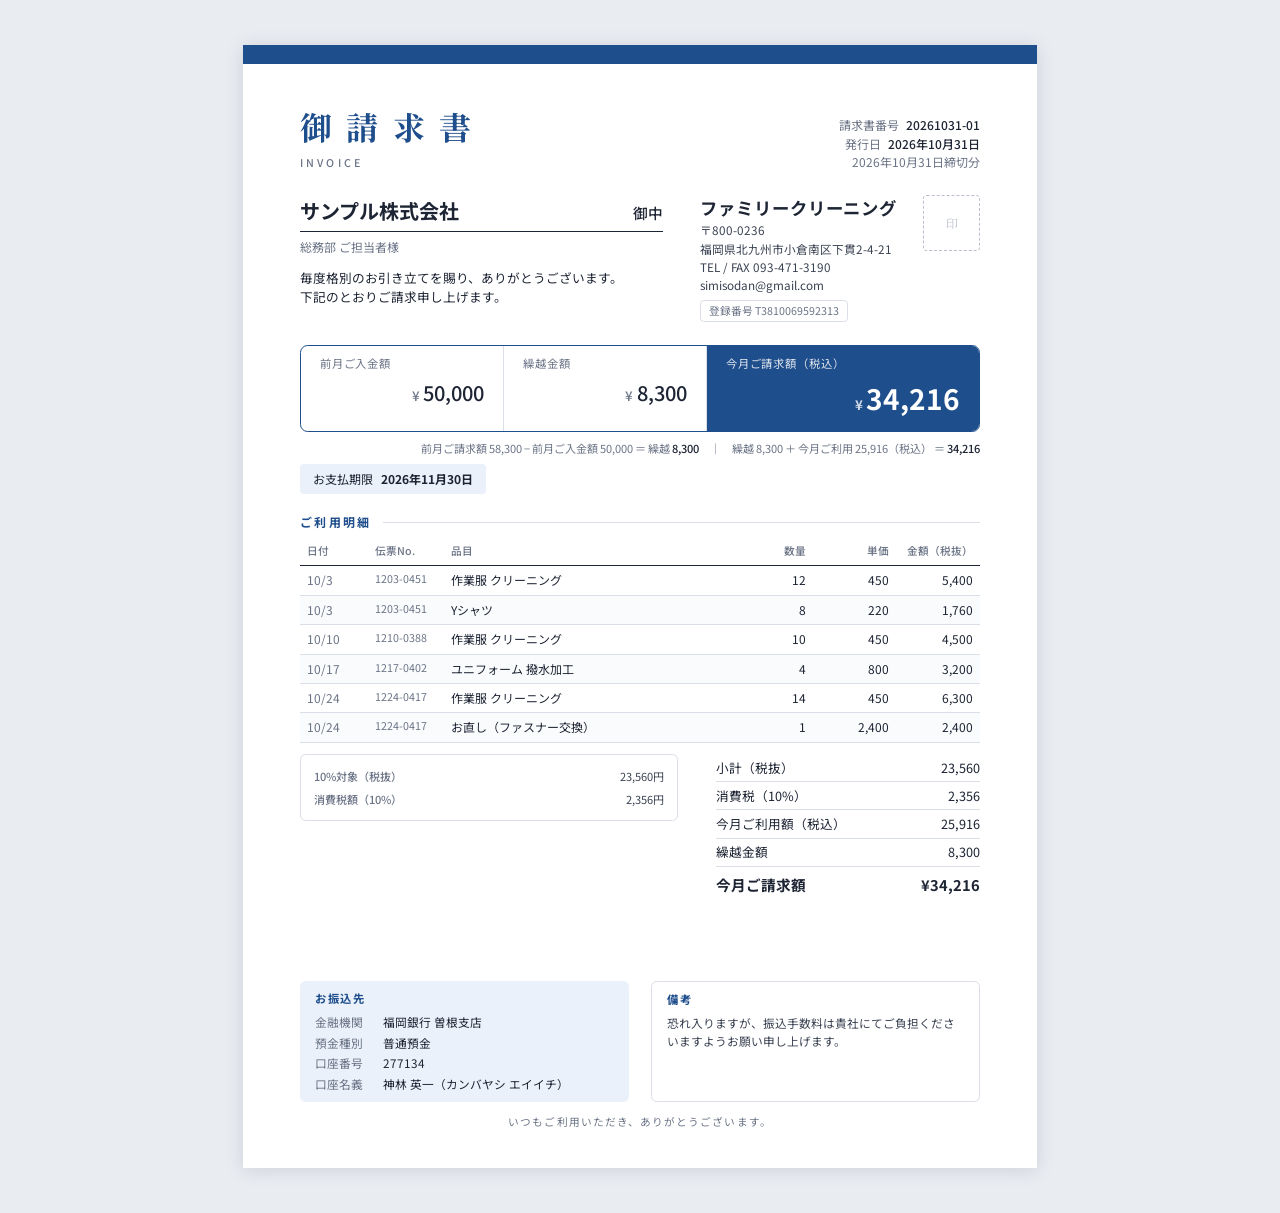
==== invoice-template/index.html @ b7835247 "請求書デザインを追加（前月ご入金額・繰越金額・今月ご請求額を上段に表示） Co-Authored-By: Claude Opus 5.5 <noreply@anthropic.com> Claude-" ====
<!doctype html>
<html lang="ja">
<head>
<meta charset="utf-8">
<meta name="viewport" content="width=device-width, initial-scale=1">
<title>御請求書｜ファミリークリーニング</title>
<link rel="preconnect" href="https://fonts.googleapis.com">
<link rel="preconnect" href="https://fonts.gstatic.com" crossorigin>
<link href="https://fonts.googleapis.com/css2?family=Noto+Sans+JP:wght@400;500;700&family=Noto+Serif+JP:wght@500;700&display=swap" rel="stylesheet">
<style>
  /*
    会計アプリ「請求書発行」用の請求書デザイン（A4縦）
    - 中身は下の INVOICE（データ）を差し替えるだけで変わる
    - 上段に「前月ご入金額・繰越金額・今月ご請求額」を表示
  */
  :root {
    --brand: #1f4e8c;       /* 店のブルー */
    --brand-soft: #eaf1fa;
    --ink: #1d2433;
    --muted: #6b7486;
    --line: #d9dee7;
    --paper: #ffffff;
  }
  * { box-sizing: border-box; }
  html, body { margin: 0; background: #e9ecf1; color: var(--ink); }
  body {
    font-family: "Noto Sans JP", "Hiragino Sans", "Yu Gothic", "IPAGothic", sans-serif;
    font-size: 10pt; line-height: 1.55;
    -webkit-print-color-adjust: exact; print-color-adjust: exact;
  }
  .sheet {
    width: 210mm; min-height: 297mm; margin: 12mm auto; background: var(--paper);
    padding: 13mm 15mm 10mm; position: relative;
    box-shadow: 0 2px 18px rgba(20, 30, 50, .12);
    display: flex; flex-direction: column;
  }
  .sheet > * { flex-shrink: 0; }
  .sheet::before { /* 上端のブルーの帯 */
    content: ""; position: absolute; left: 0; right: 0; top: 0; height: 5mm; background: var(--brand);
  }
  .num { font-variant-numeric: tabular-nums; font-feature-settings: "tnum"; }

  /* ── 見出し ── */
  .head { display: flex; justify-content: space-between; align-items: flex-end; margin-top: 2mm; }
  .title {
    font-family: "Noto Serif JP", serif; font-weight: 700; font-size: 24pt;
    letter-spacing: .45em; margin: 0; color: var(--brand);
  }
  .title small { display: block; font-family: "Noto Sans JP", sans-serif; font-size: 8pt;
    letter-spacing: .3em; color: var(--muted); font-weight: 500; margin-top: 1mm; }
  .meta { text-align: right; font-size: 9pt; color: var(--muted); }
  .meta b { color: var(--ink); font-weight: 500; margin-left: 2mm; }

  /* ── 宛先と発行元 ── */
  .parties { display: grid; grid-template-columns: 1fr 74mm; gap: 10mm; margin-top: 6mm; }
  .to-name { font-size: 15pt; font-weight: 700; border-bottom: 1.5px solid var(--ink);
    padding-bottom: 1.5mm; display: flex; justify-content: space-between; align-items: baseline; }
  .to-name span { font-size: 11pt; font-weight: 500; }
  .to-sub { color: var(--muted); font-size: 9pt; margin-top: 1.5mm; }
  .greeting { margin: 3mm 0 0; font-size: 9.5pt; }
  .from { font-size: 8.8pt; color: #3a4252; position: relative; }
  .from .shop { font-size: 13pt; font-weight: 700; color: var(--ink); letter-spacing: .05em; }
  .from .reg { display: inline-block; margin-top: 1.5mm; padding: .5mm 2mm; border: 1px solid var(--line);
    border-radius: 1mm; font-size: 8pt; color: var(--muted); }
  .seal { position: absolute; right: 0; top: 0; width: 15mm; height: 15mm; border: 1px dashed #b9c0cc;
    color: #b9c0cc; border-radius: 1mm; display: grid; place-items: center; font-family: "Noto Serif JP", serif;
    font-size: 9pt; }

  /* ── 上段：前月ご入金額・繰越金額・今月ご請求額 ── */
  .summary { margin-top: 6mm; display: grid; grid-template-columns: 1fr 1fr 1.35fr; border: 1.5px solid var(--brand); border-radius: 2mm; overflow: hidden; }
  .summary > div { padding: 2.5mm 5mm 3mm; }
  .summary > div + div { border-left: 1px solid var(--line); }
  .summary .label { font-size: 8.5pt; color: var(--muted); letter-spacing: .08em; }
  .summary .value { font-size: 15pt; font-weight: 500; margin-top: 1mm; text-align: right; }
  .summary .value::before { content: "¥"; font-size: 10pt; margin-right: 1mm; color: var(--muted); }
  .summary .total { background: var(--brand); color: #fff; }
  .summary .total .label { color: rgba(255,255,255,.85); }
  .summary .total .value { font-size: 21pt; font-weight: 700; }
  .summary .total .value::before { color: rgba(255,255,255,.8); }
  .summary .total .note { font-size: 7.5pt; text-align: right; color: rgba(255,255,255,.8); }
  .calc { margin-top: 2mm; font-size: 8.3pt; color: var(--muted); text-align: right; }
  .calc b { color: var(--ink); font-weight: 500; }

  .due { margin-top: 2mm; display: flex; gap: 6mm; font-size: 9pt; }
  .due div { background: var(--brand-soft); padding: 1.5mm 3.5mm; border-radius: 1mm; }
  .due b { margin-left: 2mm; }

  /* ── 明細 ── */
  h2.sec { font-size: 9pt; letter-spacing: .2em; color: var(--brand); margin: 5mm 0 1.5mm; font-weight: 700;
    display: flex; align-items: center; gap: 3mm; }
  h2.sec::after { content: ""; flex: 1; height: 1px; background: var(--line); }
  table.items { width: 100%; border-collapse: collapse; font-size: 9pt; }
  .items th { font-weight: 500; font-size: 8pt; color: var(--muted); text-align: left; padding: 1.5mm 2mm;
    border-bottom: 1.5px solid var(--ink); white-space: nowrap; }
  .items td { padding: 1.3mm 2mm; border-bottom: 1px solid var(--line); vertical-align: top; }
  .items tbody tr:nth-child(even) td { background: #fafbfd; }
  .items .r { text-align: right; }
  .items .c { text-align: center; }
  .items .date { width: 18mm; white-space: nowrap; color: var(--muted); }
  .items .slip { width: 20mm; white-space: nowrap; color: var(--muted); font-size: 8pt; }
  .items .qty { width: 12mm; }
  .items .price, .items .amt { width: 22mm; }
  .items .reduced { font-size: 7.5pt; color: #c0392b; margin-left: 1mm; }

  /* ── 合計と税率ごとの内訳（インボイス） ── */
  .totals { display: grid; grid-template-columns: 1fr 70mm; gap: 10mm; margin-top: 3mm; align-items: start; }
  .taxbox { font-size: 8.3pt; color: #3a4252; border: 1px solid var(--line); border-radius: 1.5mm; padding: 2.5mm 3.5mm; }
  .taxbox table { width: 100%; border-collapse: collapse; }
  .taxbox th { font-weight: 500; color: var(--muted); text-align: left; padding: .8mm 0; }
  .taxbox td { text-align: right; padding: .8mm 0; }
  .sum { width: 100%; border-collapse: collapse; font-size: 9.5pt; }
  .sum td { padding: 1mm 0; border-bottom: 1px solid var(--line); }
  .sum td:last-child { text-align: right; }
  .sum tr.grand td { border-bottom: 0; border-top: 1.5px solid var(--ink); font-weight: 700; font-size: 11pt; padding-top: 2mm; }

  /* ── 振込先・備考 ── */
  .bottom { margin-top: auto; padding-top: 6mm; display: grid; grid-template-columns: 1fr 1fr; gap: 6mm; }
  .card { border-radius: 1.5mm; padding: 2.5mm 4mm; font-size: 8.8pt; }
  .bank { background: var(--brand-soft); }
  .card h3 { margin: 0 0 1.5mm; font-size: 8.5pt; letter-spacing: .15em; color: var(--brand); }
  .bank dl { margin: 0; display: grid; grid-template-columns: 18mm 1fr; row-gap: .6mm; }
  .bank dt { color: var(--muted); }
  .bank dd { margin: 0; }
  .memo { border: 1px solid var(--line); color: #3a4252; white-space: pre-wrap; }
  .foot { margin-top: 3mm; text-align: center; font-size: 8pt; color: var(--muted); letter-spacing: .1em; }

  @page { size: A4 portrait; margin: 8mm 0; }
  @media print {
    html, body { background: #fff; }
    .sheet { margin: 0; box-shadow: none; width: 210mm; min-height: 0; padding-top: 8mm; padding-bottom: 0; }
    .sheet::before { display: none; }
    .head { border-top: 1.2mm solid var(--brand); padding-top: 4mm; }
    .bottom { margin-top: 0; }
    .bottom, .totals { break-inside: avoid; }
    .items tr { break-inside: avoid; }
  }
  @media screen and (max-width: 820px) { /* スマホで見るとき（印刷には影響なし） */
    .sheet { zoom: .46; margin: 4mm auto; }
  }
</style>
</head>
<body>
<div class="sheet" id="invoice"></div>

<script>
/* ===== 差し替えるデータ（会計アプリから渡す） ===== */
var INVOICE = {
  title: "御請求書",
  number: "20261031-01",
  issueDate: "2026-10-31",
  closingLabel: "2026年10月31日締切分",
  dueDate: "2026-11-30",
  to: { name: "サンプル株式会社", honorific: "御中", sub: "総務部 ご担当者様" },
  shop: {
    name: "ファミリークリーニング",
    zip: "800-0236",
    address: "福岡県北九州市小倉南区下貫2-4-21",
    tel: "093-471-3190",
    email: "simisodan@gmail.com",
    registration: "T3810069592313",
    seal: true
  },
  // 上段の3つ（前月ご請求額 − 前月ご入金額 = 繰越金額）
  previousBilled: 58300,   // 前月ご請求額
  previousPaid: 50000,     // 前月ご入金額
  // 明細（DUKE CSV から）。price は税抜単価
  items: [
    { date: "2026-10-03", slip: "1203-0451", name: "作業服 クリーニング", qty: 12, price: 450 },
    { date: "2026-10-03", slip: "1203-0451", name: "Yシャツ", qty: 8, price: 220 },
    { date: "2026-10-10", slip: "1210-0388", name: "作業服 クリーニング", qty: 10, price: 450 },
    { date: "2026-10-17", slip: "1217-0402", name: "ユニフォーム 撥水加工", qty: 4, price: 800 },
    { date: "2026-10-24", slip: "1224-0417", name: "作業服 クリーニング", qty: 14, price: 450 },
    { date: "2026-10-24", slip: "1224-0417", name: "お直し（ファスナー交換）", qty: 1, price: 2400 }
  ],
  taxRate: 0.10,
  bank: { name: "福岡銀行 曽根支店", type: "普通預金", number: "277134", holder: "神林 英一（カンバヤシ エイイチ）" },
  memo: "恐れ入りますが、振込手数料は貴社にてご負担くださいますようお願い申し上げます。"
};
/* ================================================ */

(function () {
  var d = INVOICE;
  var yen = function (n) { return Math.round(n).toLocaleString("ja-JP"); };
  var esc = function (s) { return String(s == null ? "" : s).replace(/[&<>"']/g, function (c) {
    return { "&": "&amp;", "<": "&lt;", ">": "&gt;", '"': "&quot;", "'": "&#39;" }[c]; }); };
  var jdate = function (iso) { var p = iso.split("-"); return p[0] + "年" + Number(p[1]) + "月" + Number(p[2]) + "日"; };
  var mdate = function (iso) { var p = iso.split("-"); return Number(p[1]) + "/" + Number(p[2]); };

  var subtotal = d.items.reduce(function (s, it) { return s + it.qty * it.price; }, 0);
  var tax = Math.floor(subtotal * d.taxRate);            // 円未満切り捨て
  var thisMonth = subtotal + tax;                        // 今月ご利用額（税込）
  var carryOver = d.previousBilled - d.previousPaid;     // 繰越金額
  var billing = carryOver + thisMonth;                   // 今月ご請求額
  var ratePct = Math.round(d.taxRate * 100);

  var rows = d.items.map(function (it) {
    return "<tr><td class='date num'>" + mdate(it.date) + "</td><td class='slip num'>" + esc(it.slip) +
      "</td><td>" + esc(it.name) + "</td><td class='r num qty'>" + it.qty +
      "</td><td class='r num price'>" + yen(it.price) + "</td><td class='r num amt'>" + yen(it.qty * it.price) + "</td></tr>";
  }).join("");

  var s = d.shop;
  document.getElementById("invoice").innerHTML =
    "<header class='head'><h1 class='title'>" + esc(d.title) + "<small>INVOICE</small></h1>" +
      "<div class='meta'><div>請求書番号<b class='num'>" + esc(d.number) + "</b></div>" +
      "<div>発行日<b>" + jdate(d.issueDate) + "</b></div><div>" + esc(d.closingLabel) + "</div></div></header>" +

    "<section class='parties'><div>" +
      "<div class='to-name'>" + esc(d.to.name) + "<span>" + esc(d.to.honorific) + "</span></div>" +
      (d.to.sub ? "<div class='to-sub'>" + esc(d.to.sub) + "</div>" : "") +
      "<p class='greeting'>毎度格別のお引き立てを賜り、ありがとうございます。<br>下記のとおりご請求申し上げます。</p></div>" +
      "<div class='from'>" + (s.seal ? "<div class='seal'>印</div>" : "") +
        "<div class='shop'>" + esc(s.name) + "</div>〒" + esc(s.zip) + "<br>" + esc(s.address) +
        "<br>TEL / FAX " + esc(s.tel) + "<br>" + esc(s.email) +
        "<br><span class='reg'>登録番号 " + esc(s.registration) + "</span></div></section>" +

    "<section class='summary'>" +
      "<div><div class='label'>前月ご入金額</div><div class='value num'>" + yen(d.previousPaid) + "</div></div>" +
      "<div><div class='label'>繰越金額</div><div class='value num'>" + yen(carryOver) + "</div></div>" +
      "<div class='total'><div class='label'>今月ご請求額（税込）</div><div class='value num'>" + yen(billing) + "</div></div>" +
    "</section>" +
    "<div class='calc num'>前月ご請求額 " + yen(d.previousBilled) + " − 前月ご入金額 " + yen(d.previousPaid) +
      " ＝ 繰越 <b>" + yen(carryOver) + "</b>　｜　繰越 " + yen(carryOver) + " ＋ 今月ご利用 " + yen(thisMonth) +
      "（税込） ＝ <b>" + yen(billing) + "</b></div>" +
    "<div class='due'><div>お支払期限<b>" + jdate(d.dueDate) + "</b></div></div>" +

    "<h2 class='sec'>ご利用明細</h2>" +
    "<table class='items'><thead><tr><th class='date'>日付</th><th class='slip'>伝票No.</th><th>品目</th>" +
      "<th class='r'>数量</th><th class='r'>単価</th><th class='r'>金額（税抜）</th></tr></thead><tbody>" + rows + "</tbody></table>" +

    "<section class='totals'><div class='taxbox'><table>" +
      "<tr><th>" + ratePct + "%対象（税抜）</th><td class='num'>" + yen(subtotal) + "円</td></tr>" +
      "<tr><th>消費税額（" + ratePct + "%）</th><td class='num'>" + yen(tax) + "円</td></tr></table></div>" +
      "<table class='sum num'><tr><td>小計（税抜）</td><td>" + yen(subtotal) + "</td></tr>" +
      "<tr><td>消費税（" + ratePct + "%）</td><td>" + yen(tax) + "</td></tr>" +
      "<tr><td>今月ご利用額（税込）</td><td>" + yen(thisMonth) + "</td></tr>" +
      "<tr><td>繰越金額</td><td>" + yen(carryOver) + "</td></tr>" +
      "<tr class='grand'><td>今月ご請求額</td><td>¥" + yen(billing) + "</td></tr></table></section>" +

    "<section class='bottom'><div class='card bank'><h3>お振込先</h3><dl>" +
      "<dt>金融機関</dt><dd>" + esc(d.bank.name) + "</dd><dt>預金種別</dt><dd>" + esc(d.bank.type) +
      "</dd><dt>口座番号</dt><dd class='num'>" + esc(d.bank.number) + "</dd><dt>口座名義</dt><dd>" + esc(d.bank.holder) +
      "</dd></dl></div><div class='card memo'><h3>備考</h3>" + esc(d.memo) + "</div></section>" +
    "<div class='foot'>いつもご利用いただき、ありがとうございます。</div>";
})();
</script>
</body>
</html>
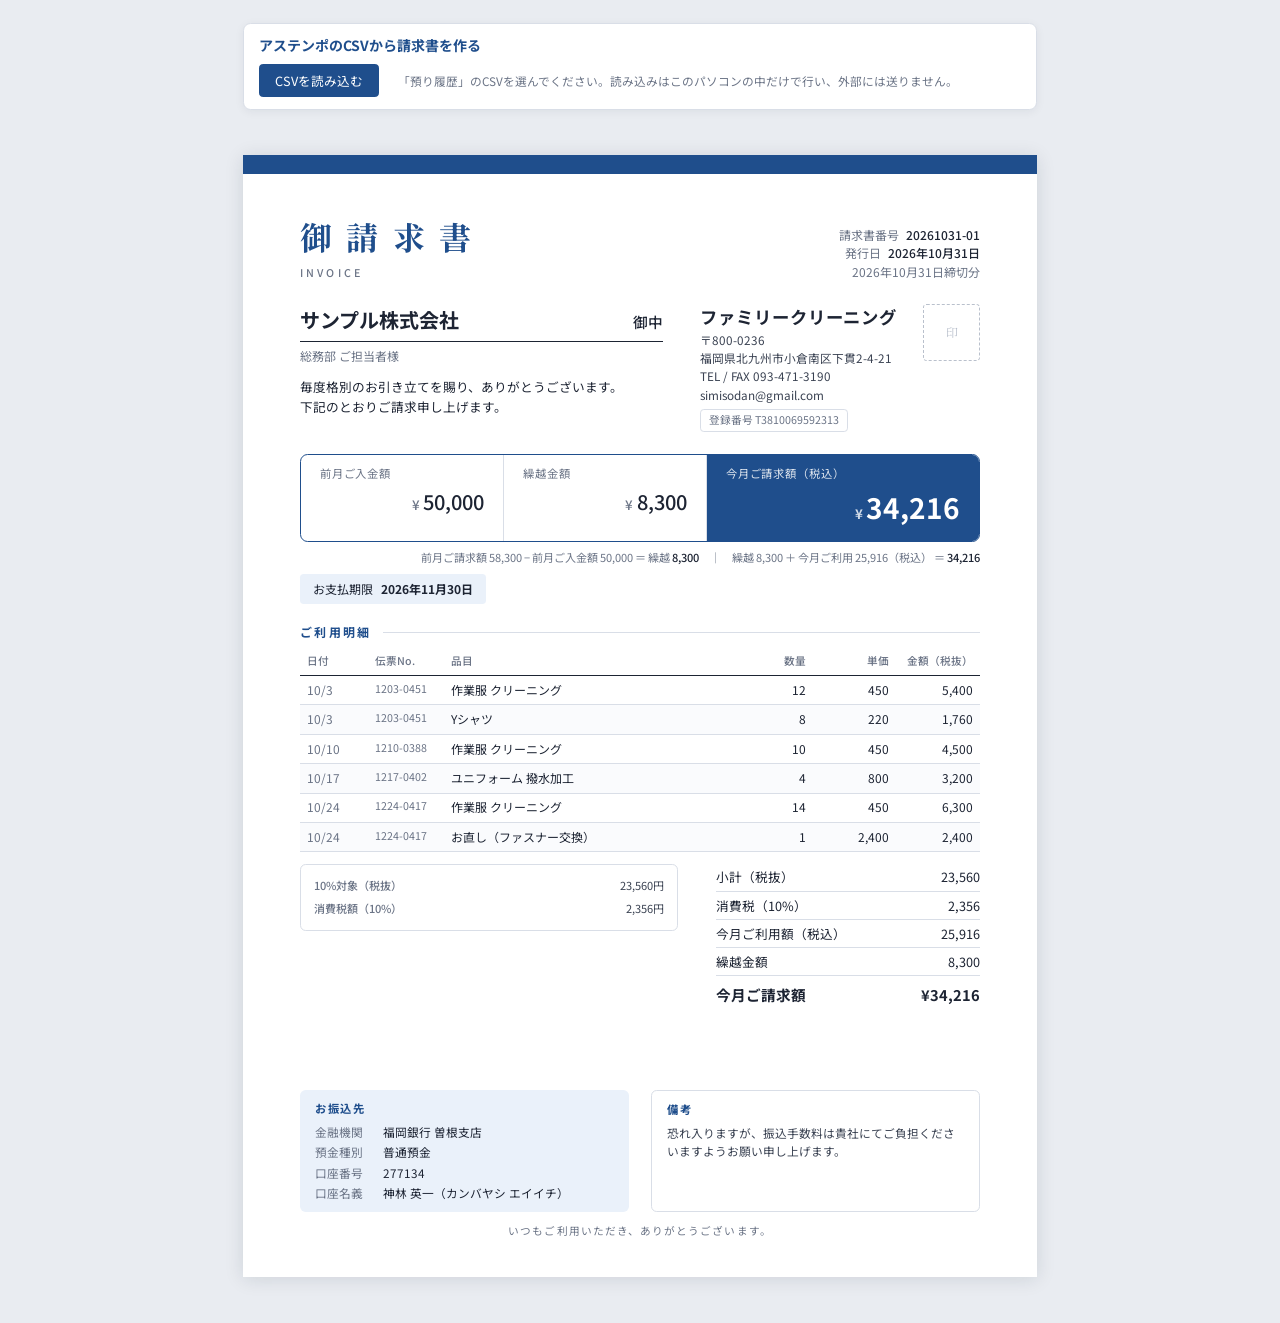
==== commit 787a66da: "請求書: アステンポの預り履歴CSVをブラウザで読み込むボタンを追加 - Shift_JIS/UTF-8 を自動判別し、セル内改行を含むCSVを読み込む - 請求する月で絞り込み、税込（内税）／税抜を" ====
--- a/invoice-template/index.html
+++ b/invoice-template/index.html
@@ -137,13 +137,55 @@
   @media screen and (max-width: 820px) { /* スマホで見るとき（印刷には影響なし） */
     .sheet { zoom: .46; margin: 4mm auto; }
   }
+
+  /* ── CSV読込の操作パネル（画面だけ。印刷には出ない） ── */
+  .tools { max-width: 210mm; margin: 6mm auto 0; background: #fff; border: 1px solid var(--line); border-radius: 2mm;
+    padding: 3mm 4mm; font-size: 9.5pt; box-shadow: 0 2px 10px rgba(20, 30, 50, .06); }
+  .tools h2 { margin: 0 0 2mm; font-size: 10.5pt; color: var(--brand); }
+  .tools .row { display: flex; flex-wrap: wrap; gap: 2mm 5mm; align-items: center; margin-top: 2mm; }
+  .tools label { display: inline-flex; align-items: center; gap: 1.5mm; }
+  .tools input[type=number], .tools input[type=text], .tools select { font: inherit; padding: 1mm 2mm;
+    border: 1px solid var(--line); border-radius: 1mm; }
+  .tools input[type=number] { width: 30mm; text-align: right; }
+  .tools input.wide { width: 60mm; }
+  .tools .btn { font: inherit; padding: 1.5mm 4mm; border-radius: 1mm; border: 1px solid var(--brand);
+    background: var(--brand); color: #fff; cursor: pointer; }
+  .tools .btn.sub { background: #fff; color: var(--brand); }
+  .tools .status { color: var(--muted); font-size: 8.8pt; }
+  .tools .status.err { color: #c0392b; }
+  .tools .note { color: var(--muted); font-size: 8.3pt; margin-top: 2mm; }
+  .tools [hidden] { display: none !important; }
+  @media print { .tools { display: none; } }
 </style>
 </head>
 <body>
+<div class="tools" id="tools">
+  <h2>アステンポのCSVから請求書を作る</h2>
+  <div class="row">
+    <label class="btn">CSVを読み込む<input type="file" id="csvFile" accept=".csv,text/csv" hidden></label>
+    <span class="status" id="csvStatus">「預り履歴」のCSVを選んでください。読み込みはこのパソコンの中だけで行い、外部には送りません。</span>
+  </div>
+  <div id="csvForm" hidden>
+    <div class="row">
+      <label>請求する月 <select id="fMonth"></select></label>
+      <label>金額の扱い <select id="fTax"><option value="in">CSVの金額は税込</option><option value="out">CSVの金額は税抜（10%を足す）</option></select></label>
+    </div>
+    <div class="row">
+      <label>宛名 <input type="text" id="fTo" class="wide"></label>
+      <select id="fHon"><option>様</option><option>御中</option></select>
+    </div>
+    <div class="row">
+      <label>前月ご請求額 <input type="number" id="fPrevBilled" value="0" step="1"></label>
+      <label>前月ご入金額 <input type="number" id="fPrevPaid" value="0" step="1"></label>
+      <button type="button" class="btn sub" id="btnPrint">印刷・PDF保存</button>
+    </div>
+    <div class="note">前月ご請求額と前月ご入金額はCSVに入っていないため、手で入力してください。</div>
+  </div>
+</div>
 <div class="sheet" id="invoice"></div>
 
 <script>
-/* ===== 差し替えるデータ（会計アプリから渡す） ===== */
+/* ===== 差し替えるデータ（会計アプリから渡す／CSV読込で上書き） ===== */
 var INVOICE = {
   title: "御請求書",
   number: "20261031-01",
@@ -163,7 +205,8 @@
   // 上段の3つ（前月ご請求額 − 前月ご入金額 = 繰越金額）
   previousBilled: 58300,   // 前月ご請求額
   previousPaid: 50000,     // 前月ご入金額
-  // 明細（DUKE CSV から）。price は税抜単価
+  // 明細（アステンポ CSV から）。price は単価（taxIncluded が true なら税込、false なら税抜）
+  taxIncluded: false,
   items: [
     { date: "2026-10-03", slip: "1203-0451", name: "作業服 クリーニング", qty: 12, price: 450 },
     { date: "2026-10-03", slip: "1203-0451", name: "Yシャツ", qty: 8, price: 220 },
@@ -178,26 +221,55 @@
 };
 /* ================================================ */
 
-(function () {
-  var d = INVOICE;
-  var yen = function (n) { return Math.round(n).toLocaleString("ja-JP"); };
-  var esc = function (s) { return String(s == null ? "" : s).replace(/[&<>"']/g, function (c) {
-    return { "&": "&amp;", "<": "&lt;", ">": "&gt;", '"': "&quot;", "'": "&#39;" }[c]; }); };
-  var jdate = function (iso) { var p = iso.split("-"); return p[0] + "年" + Number(p[1]) + "月" + Number(p[2]) + "日"; };
-  var mdate = function (iso) { var p = iso.split("-"); return Number(p[1]) + "/" + Number(p[2]); };
-
-  var subtotal = d.items.reduce(function (s, it) { return s + it.qty * it.price; }, 0);
-  var tax = Math.floor(subtotal * d.taxRate);            // 円未満切り捨て
-  var thisMonth = subtotal + tax;                        // 今月ご利用額（税込）
+var yen = function (n) { return Math.round(n).toLocaleString("ja-JP"); };
+var esc = function (s) { return String(s == null ? "" : s).replace(/[&<>"']/g, function (c) {
+  return { "&": "&amp;", "<": "&lt;", ">": "&gt;", '"': "&quot;", "'": "&#39;" }[c]; }); };
+var jdate = function (iso) { var p = iso.split("-"); return p[0] + "年" + Number(p[1]) + "月" + Number(p[2]) + "日"; };
+var mdate = function (iso) { var p = iso.split("-"); return Number(p[1]) + "/" + Number(p[2]); };
+
+// 金額の計算（税込・税抜どちらの明細にも対応。消費税は円未満切り捨て）
+function calcInvoice(d) {
+  var ratePct = Math.round(d.taxRate * 100);
+  var itemsTotal = d.items.reduce(function (s, it) { return s + it.qty * it.price; }, 0);
+  var subtotal, tax, thisMonth;
+  if (d.taxIncluded) {            // 明細が税込：合計はそのまま、消費税は内訳として逆算
+    thisMonth = itemsTotal;
+    tax = Math.floor(itemsTotal * ratePct / (100 + ratePct));
+    subtotal = itemsTotal - tax;
+  } else {                        // 明細が税抜：10%を足す
+    subtotal = itemsTotal;
+    tax = Math.floor(itemsTotal * ratePct / 100);
+    thisMonth = subtotal + tax;
+  }
   var carryOver = d.previousBilled - d.previousPaid;     // 繰越金額
-  var billing = carryOver + thisMonth;                   // 今月ご請求額
-  var ratePct = Math.round(d.taxRate * 100);
+  return { ratePct: ratePct, subtotal: subtotal, tax: tax, thisMonth: thisMonth,
+    carryOver: carryOver, billing: carryOver + thisMonth };   // 今月ご請求額
+}
+
+function render(d) {
+  var c = calcInvoice(d);
+  var ratePct = c.ratePct, subtotal = c.subtotal, tax = c.tax, thisMonth = c.thisMonth,
+    carryOver = c.carryOver, billing = c.billing;
+  var amtLabel = d.taxIncluded ? "金額（税込）" : "金額（税抜）";
 
   var rows = d.items.map(function (it) {
     return "<tr><td class='date num'>" + mdate(it.date) + "</td><td class='slip num'>" + esc(it.slip) +
       "</td><td>" + esc(it.name) + "</td><td class='r num qty'>" + it.qty +
       "</td><td class='r num price'>" + yen(it.price) + "</td><td class='r num amt'>" + yen(it.qty * it.price) + "</td></tr>";
   }).join("");
+  if (!rows) rows = "<tr><td colspan='6' class='c'>この月のご利用はありません</td></tr>";
+
+  var taxRows = d.taxIncluded
+    ? "<tr><th>" + ratePct + "%対象（税込）</th><td class='num'>" + yen(thisMonth) + "円</td></tr>" +
+      "<tr><th>うち消費税額（" + ratePct + "%）</th><td class='num'>" + yen(tax) + "円</td></tr>"
+    : "<tr><th>" + ratePct + "%対象（税抜）</th><td class='num'>" + yen(subtotal) + "円</td></tr>" +
+      "<tr><th>消費税額（" + ratePct + "%）</th><td class='num'>" + yen(tax) + "円</td></tr>";
+  var sumRows = d.taxIncluded
+    ? "<tr><td>今月ご利用額（税込）</td><td>" + yen(thisMonth) + "</td></tr>" +
+      "<tr><td>（うち消費税" + ratePct + "%）</td><td>" + yen(tax) + "</td></tr>"
+    : "<tr><td>小計（税抜）</td><td>" + yen(subtotal) + "</td></tr>" +
+      "<tr><td>消費税（" + ratePct + "%）</td><td>" + yen(tax) + "</td></tr>" +
+      "<tr><td>今月ご利用額（税込）</td><td>" + yen(thisMonth) + "</td></tr>";
 
   var s = d.shop;
   document.getElementById("invoice").innerHTML =
@@ -225,15 +297,11 @@
     "<div class='due'><div>お支払期限<b>" + jdate(d.dueDate) + "</b></div></div>" +
 
     "<h2 class='sec'>ご利用明細</h2>" +
-    "<table class='items'><thead><tr><th class='date'>日付</th><th class='slip'>伝票No.</th><th>品目</th>" +
-      "<th class='r'>数量</th><th class='r'>単価</th><th class='r'>金額（税抜）</th></tr></thead><tbody>" + rows + "</tbody></table>" +
-
-    "<section class='totals'><div class='taxbox'><table>" +
-      "<tr><th>" + ratePct + "%対象（税抜）</th><td class='num'>" + yen(subtotal) + "円</td></tr>" +
-      "<tr><th>消費税額（" + ratePct + "%）</th><td class='num'>" + yen(tax) + "円</td></tr></table></div>" +
-      "<table class='sum num'><tr><td>小計（税抜）</td><td>" + yen(subtotal) + "</td></tr>" +
-      "<tr><td>消費税（" + ratePct + "%）</td><td>" + yen(tax) + "</td></tr>" +
-      "<tr><td>今月ご利用額（税込）</td><td>" + yen(thisMonth) + "</td></tr>" +
+    "<table class='items'><thead><tr><th class='date'>日付</th><th class='slip'>" + esc(d.slipLabel || "伝票No.") + "</th><th>品目</th>" +
+      "<th class='r'>数量</th><th class='r'>単価</th><th class='r'>" + amtLabel + "</th></tr></thead><tbody>" + rows + "</tbody></table>" +
+
+    "<section class='totals'><div class='taxbox'><table>" + taxRows + "</table></div>" +
+      "<table class='sum num'>" + sumRows +
       "<tr><td>繰越金額</td><td>" + yen(carryOver) + "</td></tr>" +
       "<tr class='grand'><td>今月ご請求額</td><td>¥" + yen(billing) + "</td></tr></table></section>" +
 
@@ -242,7 +310,127 @@
       "</dd><dt>口座番号</dt><dd class='num'>" + esc(d.bank.number) + "</dd><dt>口座名義</dt><dd>" + esc(d.bank.holder) +
       "</dd></dl></div><div class='card memo'><h3>備考</h3>" + esc(d.memo) + "</div></section>" +
     "<div class='foot'>いつもご利用いただき、ありがとうございます。</div>";
-})();
+}
+
+/* ===== アステンポ「預り履歴」CSV の読み込み（ブラウザの中だけで処理し、外部には送らない） ===== */
+
+// CSV を行・列に分ける（ダブルクォート内の改行・カンマ・"" に対応）
+function parseCsv(text) {
+  var rows = [], row = [], field = "", q = false, i, ch;
+  for (i = 0; i < text.length; i++) {
+    ch = text[i];
+    if (q) {
+      if (ch === '"') { if (text[i + 1] === '"') { field += '"'; i++; } else q = false; }
+      else field += ch;
+    } else if (ch === '"') q = true;
+    else if (ch === ",") { row.push(field); field = ""; }
+    else if (ch === "\n" || ch === "\r") {
+      if (ch === "\r" && text[i + 1] === "\n") i++;
+      row.push(field); rows.push(row); row = []; field = "";
+    } else field += ch;
+  }
+  if (field !== "" || row.length) { row.push(field); rows.push(row); }
+  return rows;
+}
+
+// 文字コード：UTF-8 として正しく読めなければ Shift_JIS（アステンポの標準）として読む
+function decodeCsv(buf) {
+  try { return new TextDecoder("utf-8", { fatal: true }).decode(buf).replace(/^﻿/, ""); }
+  catch (e) { return new TextDecoder("shift_jis").decode(buf); }
+}
+
+// 「000106：カジュアル立体」→「カジュアル立体」
+// 半角カナ（ｸﾘｰﾆﾝｸﾞ）も全角にそろえる
+var stripCode = function (v) { var t = String(v || "").replace(/^\s*\d+\s*[：:]\s*/, "").trim();
+  return t.normalize ? t.normalize("NFKC") : t; };
+
+// 預り履歴 CSV → { customerCode, customerName, items[] }
+function readAzukari(text) {
+  var rows = parseCsv(text);
+  var h = -1, i;
+  for (i = 0; i < rows.length; i++) {
+    if (rows[i].indexOf("売上日") >= 0 && rows[i].indexOf("金額") >= 0) { h = i; break; }
+  }
+  if (h < 0) throw new Error("「売上日」「金額」の見出しが見つかりません。アステンポの「預り履歴」のCSVか確認してください。");
+  var head = rows[h], col = function (name) { return head.indexOf(name); };
+  var cDate = col("売上日"), cTag = col("タグ"), cName = col("商品"), cAdd = col("付加価値"), cAmt = col("金額");
+  var info = rows.slice(0, h).map(function (r) { return r.join(","); }).join("\n");
+  var m = info.match(/顧客コード：\[\s*([^\]]*?)\s*\]/), n = info.match(/顧客名：\[\s*([^\]]*?)\s*\]/);
+  var items = [];
+  for (i = h + 1; i < rows.length; i++) {
+    var r = rows[i];
+    if (r.length < head.length || !/^\d{4}-\d{2}-\d{2}$/.test(r[cDate] || "")) continue;
+    var amt = Number(String(r[cAmt]).replace(/[,，円¥\s]/g, ""));
+    if (!isFinite(amt)) throw new Error((i + 1) + "行目の金額「" + r[cAmt] + "」が数字ではありません。");
+    // 付加価値のうち料金のあるもの（例「0026：シルク　950円」）を品目に添える。金額にはすでに含まれている
+    var adds = cAdd < 0 ? [] : String(r[cAdd]).split(/\r?\n/).map(function (a) {
+      var mm = a.match(/^\s*\d+\s*[：:]\s*(.+?)\s+([\d,]+)円\s*$/);
+      return mm && Number(mm[2].replace(/,/g, "")) > 0 ? stripCode(a).replace(/\s+([\d,]+)円\s*$/, "") : null;
+    }).filter(Boolean);
+    items.push({ date: r[cDate], slip: cTag < 0 ? "" : r[cTag], qty: 1, price: amt,
+      name: stripCode(r[cName]) + (adds.length ? "（" + adds.join("・") + "）" : "") });
+  }
+  return { customerCode: m ? m[1] : "", customerName: n ? n[1] : "", items: items };
+}
+
+var pad = function (n) { return (n < 10 ? "0" : "") + n; };
+var lastDay = function (y, mo) { return new Date(y, mo, 0).getDate(); };   // mo は 1〜12
+
+var CSV = null;   // 読み込んだCSV
+
+function applyCsv() {
+  var ym = document.getElementById("fMonth").value, y = Number(ym.slice(0, 4)), mo = Number(ym.slice(5, 7));
+  var d = INVOICE, ny = mo === 12 ? y + 1 : y, nm = mo === 12 ? 1 : mo + 1;
+  d.items = CSV.items.filter(function (it) { return it.date.slice(0, 7) === ym; })
+    .sort(function (a, b) { return a.date < b.date ? -1 : a.date > b.date ? 1 : 0; });   // 同じ日はCSVの順のまま
+  d.taxIncluded = document.getElementById("fTax").value === "in";
+  d.slipLabel = "タグ";
+  d.previousBilled = Number(document.getElementById("fPrevBilled").value) || 0;
+  d.previousPaid = Number(document.getElementById("fPrevPaid").value) || 0;
+  d.to = { name: document.getElementById("fTo").value, honorific: document.getElementById("fHon").value, sub: "" };
+  d.issueDate = y + "-" + pad(mo) + "-" + pad(lastDay(y, mo));
+  d.closingLabel = y + "年" + mo + "月" + lastDay(y, mo) + "日締切分";
+  d.dueDate = ny + "-" + pad(nm) + "-" + pad(lastDay(ny, nm));
+  d.number = y + pad(mo) + (CSV.customerCode ? "-" + CSV.customerCode.slice(-4) : "");
+  render(d);
+  var c = calcInvoice(d);
+  setStatus(CSV.fileName + "：" + y + "年" + mo + "月分 " + d.items.length + "件・今月ご利用額 " + yen(c.thisMonth) + "円");
+}
+
+function setStatus(msg, isErr) {
+  var el = document.getElementById("csvStatus");
+  el.textContent = msg; el.className = "status" + (isErr ? " err" : "");
+}
+
+document.getElementById("csvFile").addEventListener("change", function (e) {
+  var f = e.target.files[0];
+  if (!f) return;
+  f.arrayBuffer().then(function (buf) {
+    var data = readAzukari(decodeCsv(buf));
+    if (!data.items.length) throw new Error("明細が1件もありませんでした。");
+    data.fileName = f.name;
+    CSV = data;
+    // 月の一覧（新しい順）。初期値は先月（なければいちばん新しい月）
+    var months = {}, now = new Date(), prev = new Date(now.getFullYear(), now.getMonth() - 1, 1);
+    data.items.forEach(function (it) { months[it.date.slice(0, 7)] = true; });
+    var list = Object.keys(months).sort().reverse(), def = prev.getFullYear() + "-" + pad(prev.getMonth() + 1);
+    document.getElementById("fMonth").innerHTML = list.map(function (ym) {
+      return "<option value='" + ym + "'" + (ym === (months[def] ? def : list[0]) ? " selected" : "") + ">" +
+        Number(ym.slice(0, 4)) + "年" + Number(ym.slice(5, 7)) + "月</option>"; }).join("");
+    var name = data.customerName.normalize ? data.customerName.normalize("NFKC") : data.customerName;
+    document.getElementById("fTo").value = name;
+    document.getElementById("csvForm").hidden = false;
+    applyCsv();
+  }).catch(function (err) { setStatus("読み込めませんでした：" + err.message, true); });
+  e.target.value = "";
+});
+["fMonth", "fTax", "fTo", "fHon", "fPrevBilled", "fPrevPaid"].forEach(function (id) {
+  var el = document.getElementById(id);
+  el.addEventListener(el.tagName === "SELECT" ? "change" : "input", function () { if (CSV) applyCsv(); });
+});
+document.getElementById("btnPrint").addEventListener("click", function () { window.print(); });
+
+render(INVOICE);
 </script>
 </body>
 </html>
